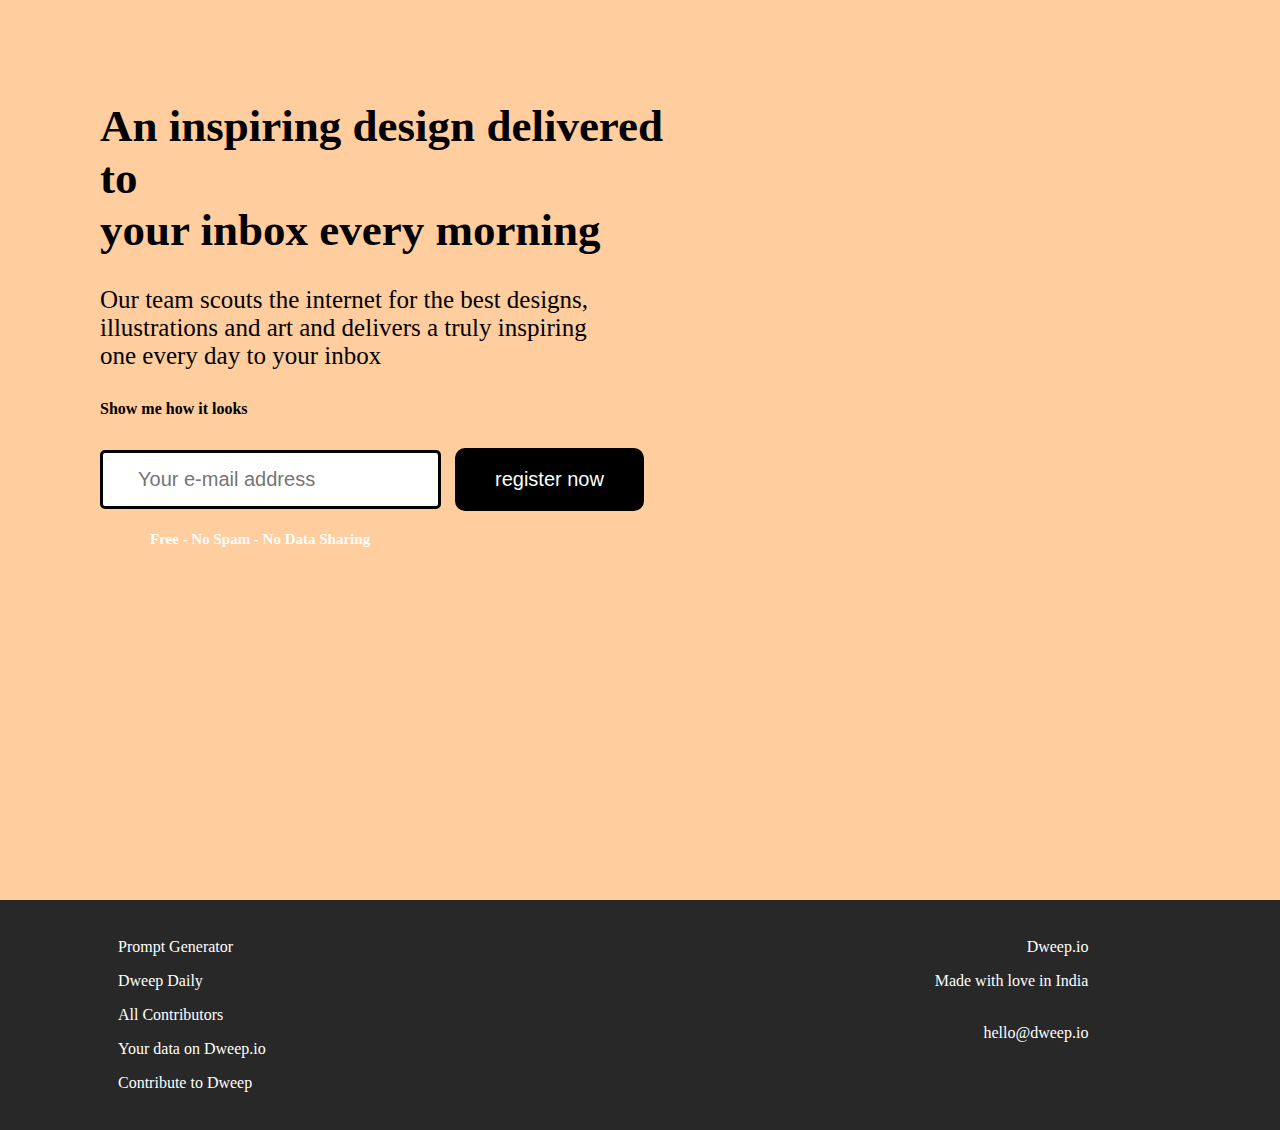
==== index.html @ 0575fe8a "Add files via upload" ====
<!DOCTYPE html>
<html lang="en">

<head>
    <meta charset="UTF-8">
    <meta name="viewport" content="width=device-width, initial-scale=1.0">
    <link rel="stylesheet" href="style.css">
    <title>page-1</title>
</head>

<body>
    <div class="section-1">
        <div class="part-1">
            <h2>An inspiring design delivered to <br> your inbox every morning</h2>
            <p>Our team scouts the internet for the best designs,<br> illustrations and art and delivers a truly
                inspiring <br>
                one every day to your inbox</p>
            <h4>Show me how it looks</h5>

                <input type="text" placeholder="Your e-mail address">
                <button> register now</button>
                <h5>Free - No Spam - No Data Sharing</h5>

        </div>
        <div class="part-2">
            <img src="/img/dweep io 1@2x.png" alt="">
        </div>
    </div>

    <div class="fotter">
        <div class="p-1">
            <p>Prompt Generator</p>
            <p>Dweep Daily</p>
            <p>All Contributors</p>
            <p>Your data on Dweep.io</p>
            <p>Contribute to Dweep</p>
        </div>
        <div class="p-2">
            <p> Dweep.io</p>
            <p>Made with love in India</p>
            <img src="/img/LinkedinLogo.png" alt="">
            <img src="/img/InstagramLogo.png" alt="">
            <p>hello@dweep.io</p>
        </div>

    </div>
</body>

</html>
---- style.css ----
*{
    margin: 0;
    padding: 0;
}


.section-1{
background-color: #FFCD9E;
display: flex;
width: 100%;
height: 100vh;
}

.part-1{
    margin-top:100px;
    margin-left: 100px;
    flex: 1;
}
.part-1 h2{
font-size: 45px;
}
.part-1 p{
    font-size: 25px;
    margin-top: 30px;
    margin-bottom: 30px;
}
.part-1 h4{
    margin-top: 30px;
    margin-bottom: 30px;
}
.part-1 button{
    border-radius: 10px ;
    border: none; 
    background-color: black;
    padding: 20px 40px;
    color: white;
    font-size: 20px;
    margin-left: 10px
}
.part-1 input{
    padding: 15px 35px;

    border-radius: 5px  ;
    border: 3px solid black; 
    font-size: 20px;
}
.part-1 h5{
    color: white;
    margin-left: 50px;
    margin-top: 20px;
    font-size: 15px;
}
.part-2{
    flex: 1;
}
.part-2 img{
    width:100%;
    height: auto;
}
.fotter{
    background:  #282828;

    color: #FFFFFF;
display: flex;

}
.p-1{
    flex: 1;
    margin: 30px;
    padding-left: 80px;
}
.p-1 p{
    padding: 8px;
}
.p-2{
    flex:1;
    margin: 30px;
   text-align: right;
   padding-right: 12%;
}
.p-2 p{
    padding: 8px;

}
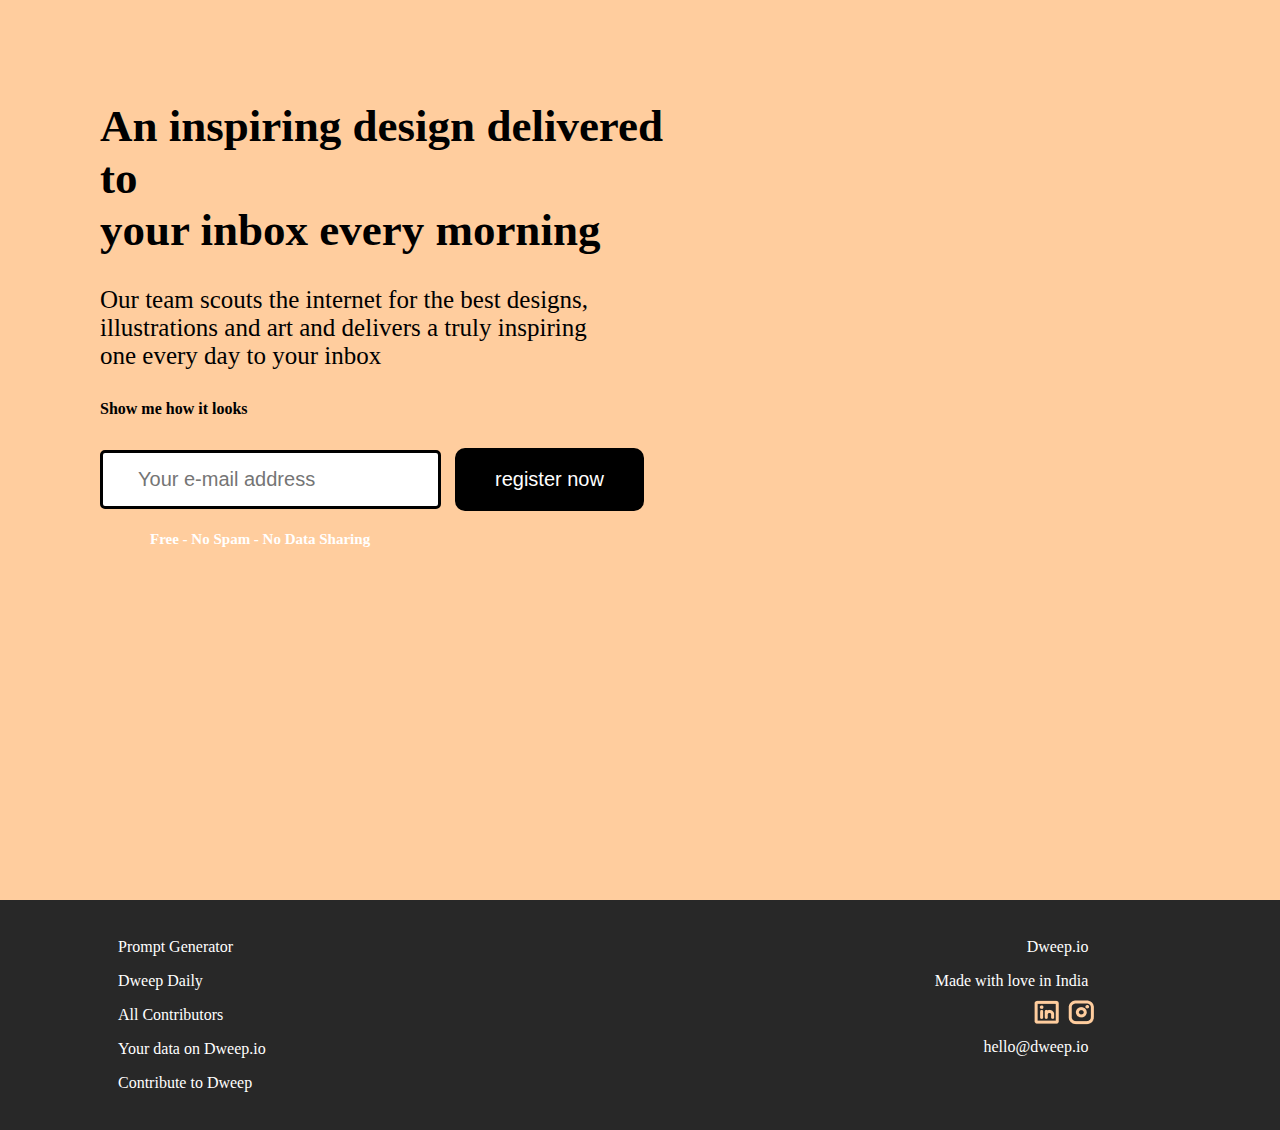
==== commit fc175130: "Update index.html" ====
--- a/index.html
+++ b/index.html
@@ -38,12 +38,12 @@
         <div class="p-2">
             <p> Dweep.io</p>
             <p>Made with love in India</p>
-            <img src="/img/LinkedinLogo.png" alt="">
-            <img src="/img/InstagramLogo.png" alt="">
+            <img src="/LinkedinLogo.png" alt="">
+            <img src="/InstagramLogo.png" alt="">
             <p>hello@dweep.io</p>
         </div>
 
     </div>
 </body>
 
-</html>+</html>
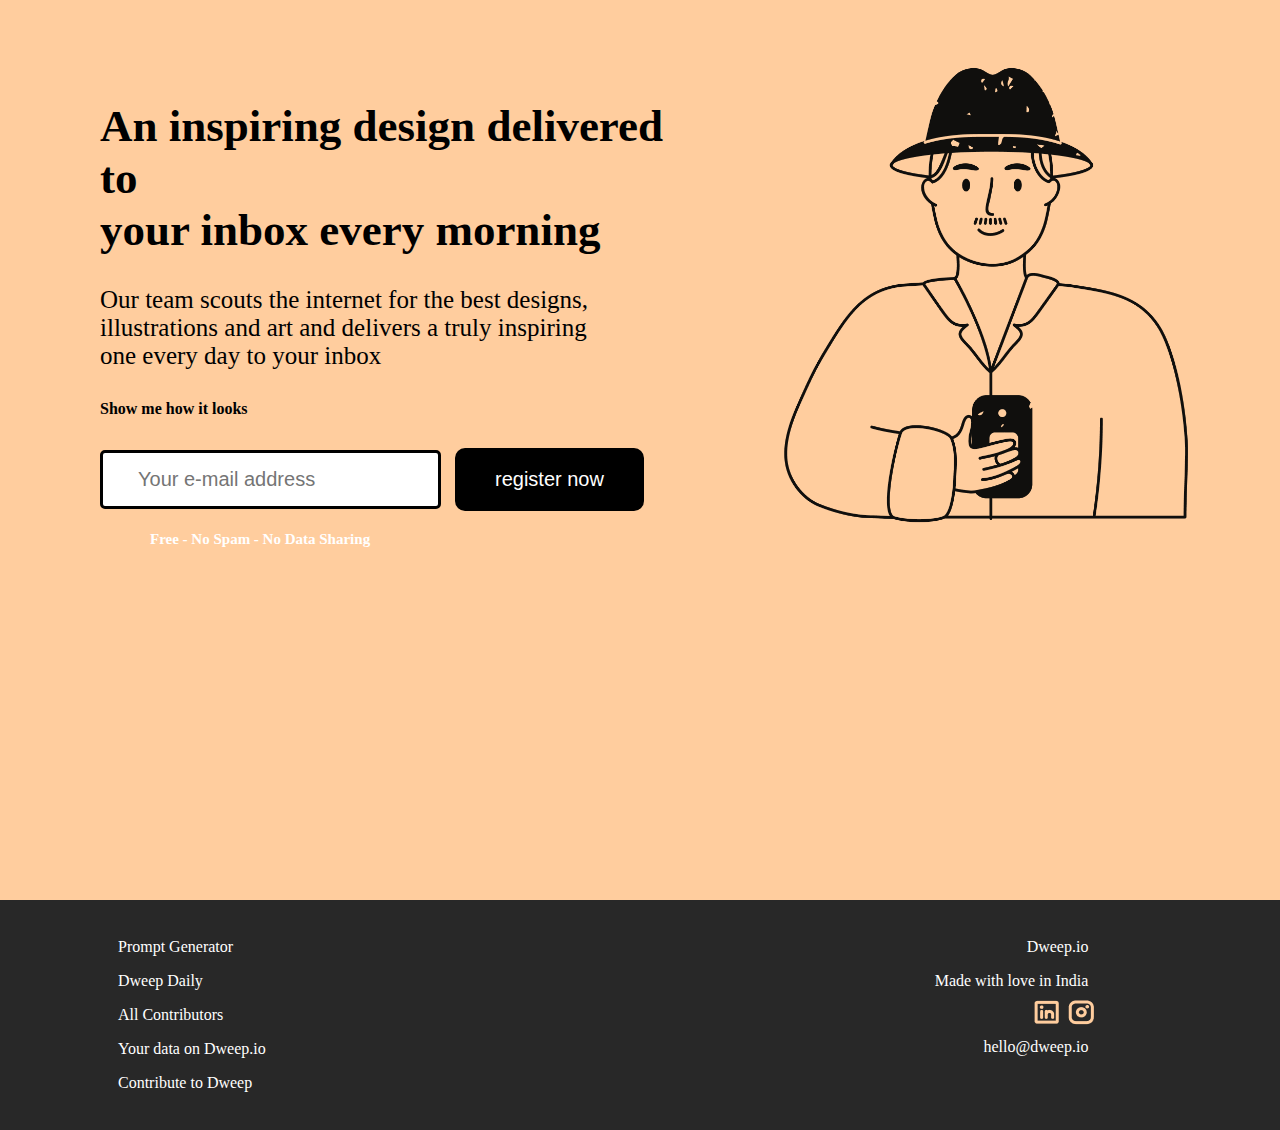
==== commit 4d5755e4: "Update index.html" ====
--- a/index.html
+++ b/index.html
@@ -23,7 +23,7 @@
 
         </div>
         <div class="part-2">
-            <img src="/img/dweep io 1@2x.png" alt="">
+            <img src="dweep io 1@2x.png" alt="">
         </div>
     </div>
 
